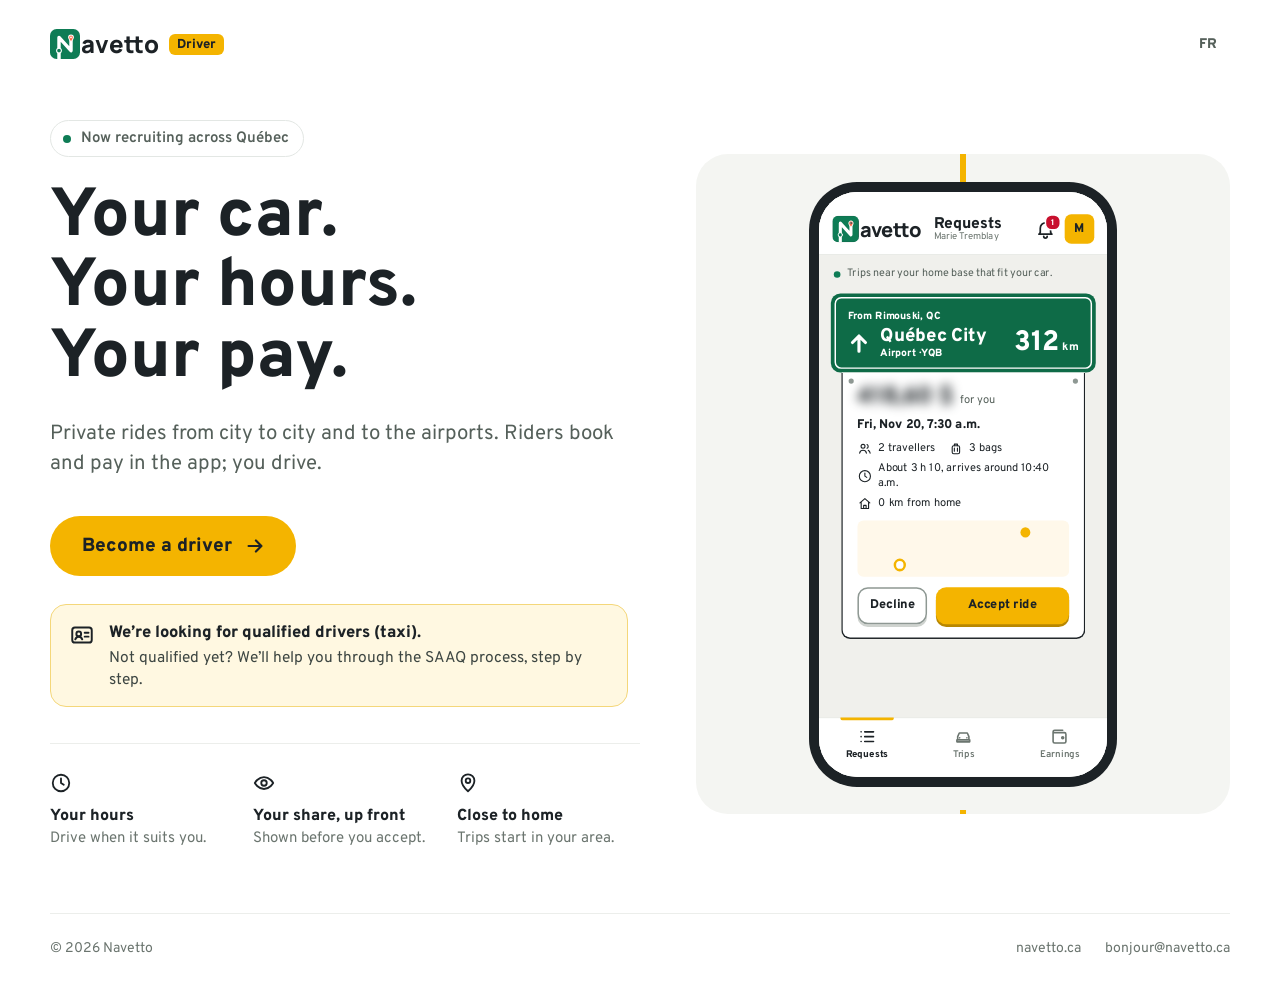
==== en/index.html @ 66c2811b "Publish 5d4d89c" ====
<!DOCTYPE html>
<html lang="en">
<head>
<meta charset="utf-8">
<meta name="viewport" content="width=device-width, initial-scale=1">
<title>Drive with Navetto</title>
<meta name="description" content="Long trips between Québec’s cities and airports, on your hours. Become a Navetto driver.">
<link rel="canonical" href="https://drive.navetto.ca/en/">
<link rel="alternate" hreflang="fr-CA" href="https://drive.navetto.ca/">
<link rel="alternate" hreflang="en-CA" href="https://drive.navetto.ca/en/">
<meta property="og:title" content="Drive with Navetto">
<meta property="og:description" content="Long trips between Québec’s cities and airports, on your hours. Become a Navetto driver.">
<meta property="og:url" content="https://drive.navetto.ca/en/">
<meta property="og:image" content="https://drive.navetto.ca/share.png">
<meta name="theme-color" content="#ffffff">
<link rel="icon" type="image/png" sizes="32x32" href="/brand/navetto-favicon-32.png">
<link rel="apple-touch-icon" href="/brand/navetto-mark-192.png">
<link rel="preconnect" href="https://fonts.googleapis.com">
<link rel="preconnect" href="https://fonts.gstatic.com" crossorigin>
<link href="https://fonts.googleapis.com/css2?family=Overpass:wght@400;600;800&family=Manrope:wght@800&display=swap" rel="stylesheet">
<style>
*{box-sizing:border-box}
html{-webkit-text-size-adjust:100%}
body{margin:0;min-height:100vh;min-height:100dvh;display:flex;flex-direction:column;font:400 17px/1.5 Overpass,system-ui,sans-serif;color:#1c2226;background:#fff}
h1{font-weight:800;line-height:1;margin:0}
p,figure,ol,ul{margin:0;padding:0}
a{color:inherit}
:focus-visible{outline:3px solid #1c2226;outline-offset:3px}
.top,.hero,.foot{width:min(1180px,100% - 48px);margin:0 auto}
.top{display:flex;align-items:center;gap:10px;padding:22px 0}
.brand{display:inline-flex;align-items:center;gap:1px;font:800 24px/1 Manrope,sans-serif;text-decoration:none}
.mark{width:30px;height:30px}
.plate{font-weight:800;font-size:13px;line-height:1;padding:5px 8px 3px;border-radius:6px;background:#f4b400;color:#1c2226}
.lang{margin-left:auto;font-weight:800;font-size:14px;min-width:44px;min-height:44px;display:grid;place-items:center;text-decoration:none;border-radius:999px;color:#55605a}
.lang:hover{color:#1c2226;background:#f2f4f1}

.hero{flex:1;display:grid;grid-template-columns:1.05fr .95fr;gap:56px;align-items:center;padding:32px 0 64px}
.eyebrow{display:inline-flex;align-items:center;gap:10px;font-weight:600;font-size:15px;color:#55605a;padding:7px 14px 5px 12px;border:1.5px solid #e3e7e4;border-radius:999px}
.live{width:8px;height:8px;border-radius:50%;background:#0e7c55}
h1{font-size:clamp(42px,5.6vw,68px);line-height:1.04;margin-top:26px}
.sub{font-size:clamp(18px,1.6vw,21px);color:#55605a;max-width:30em;margin-top:24px}
.cta{display:inline-flex;align-items:center;gap:12px;margin-top:36px;min-height:60px;padding:0 30px 0 32px;border-radius:999px;background:#f4b400;color:#1c2226;font:800 19px/1 Overpass,sans-serif;text-decoration:none;transition:background .2s,gap .2s}
.cta:hover{background:#ffc21a;gap:16px}
.cta-ic{width:22px;height:22px;fill:none;stroke:currentColor;stroke-width:2.4;stroke-linecap:round;stroke-linejoin:round}
.qual{display:flex;gap:14px;align-items:flex-start;margin-top:28px;max-width:34em;padding:16px 18px 14px;border-radius:16px;background:#fff8e1;border:1.5px solid #f4d77a}
.qual p{font-size:15.5px;line-height:1.45;color:#3d4642}
.qual b{display:block;font-weight:800;font-size:16.5px;color:#1c2226;margin-bottom:2px}
.qual-ic{flex:none;width:26px;height:26px;margin-top:1px;fill:none;stroke:#1c2226;stroke-width:1.8;stroke-linecap:round;stroke-linejoin:round}
.points{list-style:none;display:grid;grid-template-columns:repeat(3,1fr);gap:20px;margin-top:36px;padding-top:28px;border-top:1.5px solid #eceeeb}
.points li{display:grid;gap:10px;align-content:start}
.points b{display:block;font-weight:800;font-size:16px}
.points span{display:block;font-size:15px;color:#6b756f;line-height:1.4}
.ic{width:22px;height:22px;fill:none;stroke:#1c2226;stroke-width:2;stroke-linecap:round;stroke-linejoin:round}

.foot{display:flex;flex-wrap:wrap;gap:8px 24px;padding:24px 0 28px;border-top:1.5px solid #eceeeb;font-size:14px;color:#6b756f}
.foot a{text-decoration:none}
.foot a:hover{color:#1c2226;text-decoration:underline;text-decoration-color:#f4b400;text-decoration-thickness:2px}
.foot span{margin-right:auto}

@media (max-width:960px){
  .hero{grid-template-columns:1fr;gap:44px;padding:16px 0 48px}
}
@media (max-width:560px){
  .top,.hero,.foot{width:min(1180px,100% - 40px)}
  h1{margin-top:22px}
  .cta{width:100%;justify-content:center}
  .points{grid-template-columns:1fr;gap:18px;margin-top:40px}
  .points li{grid-template-columns:22px 1fr;gap:14px}
  .visual{margin:0 -20px;border-radius:0}
  .foot span{width:100%}
}
/* Without motion: the request as it stands, before it's accepted; the road still. */
@media (prefers-reduced-motion:reduce){*,*::before,*::after{animation:none!important;transition:none!important}}

/* The visual: a soft panel, the road's centre line running down it, the phone on top. */
.visual{position:relative;display:grid;place-items:center;min-height:660px;border-radius:32px;background:#f4f5f2;overflow:hidden}
.lane{position:absolute;top:0;bottom:0;left:50%;width:6px;margin-left:-3px;background:repeating-linear-gradient(180deg,#f4b400 0 46px,transparent 46px 82px);animation:drive 2.4s linear infinite}
@keyframes drive{to{background-position:0 82px}}

/* The phone: the app drawn at 390 px wide, scaled into the frame by --k. */
.phone{position:relative;margin:0;padding:10px;border-radius:48px;background:#1c2226;--k:.74;--loop:10s;--ease:cubic-bezier(.2,.75,.2,1)}
.glass{width:calc(390px * var(--k));height:calc(790px * var(--k));border-radius:38px;overflow:hidden;background:#fff}
.app{width:390px;height:790px;transform:scale(var(--k));transform-origin:0 0;display:flex;flex-direction:column;background:#f0f0ec;font-size:17px;line-height:1.35}
.app svg{fill:none;stroke:currentColor;stroke-width:2;stroke-linecap:round;stroke-linejoin:round}
.a-head{display:flex;align-items:center;gap:12px;padding:30px 18px 14px;background:#fff;border-bottom:1.5px solid #e3e5e0}
.a-brand{display:inline-flex;align-items:center;gap:1px;font:800 27px/1 Manrope,sans-serif}
.a-brand .mark{width:36px;height:36px}
.a-title{display:grid;line-height:1.1;margin-left:4px}
.a-title b{font-weight:800;font-size:21px}
.a-title small{font-size:13px;color:#6b756f}
.a-bell{position:relative;margin-left:auto;width:28px;height:28px}
.a-bell svg{width:28px;height:28px}
.a-bell i{position:absolute;top:-6px;right:-7px;min-width:18px;height:18px;border-radius:9px;background:#c8102e;color:#fff;font:800 11px/19px Overpass,sans-serif;font-style:normal;text-align:center;border:2px solid #fff;box-sizing:content-box;animation:badge var(--loop) var(--ease) infinite}
.a-avatar{display:grid;place-items:center;width:40px;height:40px;border-radius:9px;background:#f4b400;font-weight:800;font-size:17px}
.a-body{position:relative;flex:1;padding:16px 16px 0;overflow:hidden}
.a-hint{position:relative;padding-left:22px;font-size:14.5px;color:#55605a}
.a-hint::before{content:'';position:absolute;left:4px;top:6px;width:9px;height:9px;border-radius:50%;background:#0e7c55}
/* The guide sign: green, white border inset, the destination and the distance. */
.a-sign{margin-top:16px;padding:5px;border-radius:13px;background:#0e6b47;color:#fff;animation:sign var(--loop) var(--ease) infinite}
.a-sign-in{border:2.5px solid #fff;border-radius:9px;padding:12px 16px}
.a-sign-in>small{font-weight:800;font-size:14px}
.a-sign-row{display:flex;align-items:center;gap:14px;margin-top:4px}
.a-sign-row svg{width:30px;height:30px;stroke-width:3.4;flex:none}
.a-sign-row b{display:grid;font-weight:800;font-size:25px;line-height:1.1}
.a-sign-row b small{font-size:14px}
.a-sign-row strong{margin-left:auto;font-weight:800;font-size:38px;line-height:1}
.a-sign-row strong small{font-size:15px}
/* The card hangs under the sign, bolted. */
.a-card{position:relative;margin:0 14px;padding:16px 20px 18px;background:#fff;border:2.5px solid #1c2226;border-top:0;border-radius:0 0 12px 12px;transform-origin:top;animation:card var(--loop) var(--ease) infinite}
.bolt{position:absolute;top:8px;width:7px;height:7px;border-radius:50%;background:#8e9893}
.bolt.l{left:8px}.bolt.r{right:8px}
.a-pay{display:flex;align-items:baseline;gap:10px}
.a-pay b{font-weight:800;font-size:32px;line-height:1.1}
.a-pay span{font-size:15px;color:#55605a}
.blur{filter:blur(7px)}
.a-when{font-weight:800;font-size:17px;margin-top:8px}
.a-facts{list-style:none;display:grid;gap:7px;margin-top:10px;font-size:15px}
.a-facts li{display:flex;align-items:center;gap:8px}
.a-facts svg{width:20px;height:20px;flex:none;stroke-width:1.8}
.a-facts span+svg{margin-left:10px}
.a-facts li:nth-child(1){animation:f1 var(--loop) var(--ease) infinite}
.a-facts li:nth-child(2){animation:f2 var(--loop) var(--ease) infinite}
.a-facts li:nth-child(3){animation:f3 var(--loop) var(--ease) infinite}
.a-map{height:76px;margin-top:12px;border-radius:8px;background:#fff8ea}
.a-map svg{width:100%;height:100%}
.app .a-line{stroke:#f4b400;stroke-width:4;stroke-dasharray:220;stroke-dashoffset:220;animation:draw var(--loop) var(--ease) infinite}
.app .a-from{fill:#fff;stroke:#f4b400;stroke-width:3.5}
.app .a-to{fill:#f4b400;stroke:none;transform-box:fill-box;transform-origin:center;animation:land var(--loop) var(--ease) infinite}
.a-acts{display:grid;grid-template-columns:1fr 1.9fr;gap:12px;margin-top:14px}
.a-acts span{display:grid;place-items:center;min-height:50px;border-radius:14px;font-weight:800;font-size:17px}
.a-no{border:2.5px solid #8e9893;box-shadow:0 4px 0 #cfd3cf}
.a-yes{background:#f4b400;box-shadow:0 4px 0 #b88700;animation:tap var(--loop) ease infinite}
/* Accepted: a toast rises over the tab bar, Trips gets a dot. */
.a-toast{position:absolute;left:16px;right:16px;bottom:14px;display:flex;align-items:center;gap:10px;padding:13px 16px 11px;border-radius:12px;background:#1c2226;color:#fff;font-weight:800;font-size:15px;opacity:0;animation:toast var(--loop) var(--ease) infinite}
.a-toast svg{width:24px;height:24px;padding:3px;border-radius:50%;background:#0e7c55;stroke-width:3;flex:none}
.a-tabs{display:grid;grid-template-columns:repeat(3,1fr);background:#fff;border-top:1.5px solid #e3e5e0;padding:0 0 20px}
.a-tabs span{position:relative;display:grid;justify-items:center;gap:3px;padding-top:12px;font-weight:600;font-size:13px;color:#6b756f}
.a-tabs svg{width:26px;height:26px}
.a-tabs .on{color:#1c2226;font-weight:800}
.a-tabs .on::before{content:'';position:absolute;top:-1.5px;left:22%;right:22%;height:4px;border-radius:0 0 3px 3px;background:#f4b400}
.a-trips i{position:absolute;top:9px;left:58%;width:9px;height:9px;border-radius:50%;background:#c8102e;transform:scale(0);animation:dot var(--loop) var(--ease) infinite}

/* The scene, one 10 s loop: the sign arrives (0–7%), the card unfolds under it (5–14%), the facts appear (13–21%),
   the route draws (22–34%), Accept is tapped (55%), the toast rises and Trips gets a dot (58–88%), then it all
   leaves for the next request (90–100%). */
@keyframes sign{0%{opacity:0;transform:translateY(-24px)}7%,90%{opacity:1;transform:none}97%,100%{opacity:0;transform:translateY(-12px)}}
@keyframes card{0%,5%{opacity:0;transform:translateY(-30px) scaleY(.6)}14%,90%{opacity:1;transform:none}97%,100%{opacity:0;transform:translateY(-12px)}}
@keyframes f1{0%,13%{opacity:0;transform:translateY(6px)}17%,100%{opacity:1;transform:none}}
@keyframes f2{0%,15%{opacity:0;transform:translateY(6px)}19%,100%{opacity:1;transform:none}}
@keyframes f3{0%,17%{opacity:0;transform:translateY(6px)}21%,100%{opacity:1;transform:none}}
@keyframes draw{0%,22%{stroke-dashoffset:220}34%,100%{stroke-dashoffset:0}}
@keyframes land{0%,32%{transform:scale(0)}37%,100%{transform:none}}
@keyframes tap{0%,53%{transform:none;box-shadow:0 4px 0 #b88700}55%{transform:translateY(4px);box-shadow:0 0 0 #b88700}58%,100%{transform:none;box-shadow:0 4px 0 #b88700}}
@keyframes toast{0%,57%{opacity:0;transform:translateY(24px)}63%,86%{opacity:1;transform:none}91%,100%{opacity:0;transform:translateY(24px)}}
@keyframes dot{0%,60%{transform:scale(0)}65%,92%{transform:none}96%,100%{transform:scale(0)}}
@keyframes badge{0%{transform:scale(0)}6%{transform:scale(1.25)}10%,100%{transform:none}}
@media (max-width:560px){.phone{--k:.7}}
/* Without motion: the request as it stands, its route drawn. */
@media (prefers-reduced-motion:reduce){.a-toast{display:none}.app .a-line{stroke-dashoffset:0}}
</style>
</head>
<body>
<header class="top">
  <a class="brand" href="/en/" aria-label="Navetto"><svg class="mark" viewBox="0 0 100 100" aria-hidden="true" focusable="false">
    <defs><clipPath id="m"><rect width="100" height="100" rx="22"/></clipPath></defs>
    <g clip-path="url(#m)"><rect width="100" height="100" fill="#0e7c55"/>
    <path d="M30 100 V28 L70 72 V27.75" fill="none" stroke="#fff" stroke-width="11.5" stroke-linejoin="round" stroke-linecap="round"/>
    <circle cx="30" cy="72" r="8" fill="#0e7c55" stroke="#fff" stroke-width="3.5"/>
    <path d="M70 43.75 C64.4 36.55 62 32.15 62 27.75 A8 8 0 0 1 78 27.75 C78 32.15 75.6 36.55 70 43.75 Z" fill="#ff6b4a" stroke="#fff" stroke-width="3.5" stroke-linejoin="round"/>
    <circle cx="70" cy="27.75" r="3.04" fill="#fff"/></g></svg><span aria-hidden="true">avetto</span></a>
  <span class="plate">Driver</span>
  <a class="lang" href="/" hreflang="fr" lang="fr" aria-label="Français">FR</a>
</header>
<main class="hero">
  <div class="pitch">
    <p class="eyebrow"><span class="live"></span>Now recruiting across Québec</p>
    <h1>Your car.<br>Your hours.<br>Your pay.</h1>
    <p class="sub">Private rides from city to city and to the airports. Riders book and pay in the app; you drive.</p>
    <a class="cta" href="https://forms.gle/w7S7xDTgm4HiBfQj6">Become a driver<svg class="cta-ic" viewBox="0 0 24 24" aria-hidden="true"><path d="M5 12h14M13 6l6 6-6 6"/></svg></a>
    <div class="qual"><svg class="qual-ic" viewBox="0 0 24 24" aria-hidden="true"><rect x="3" y="5" width="18" height="14" rx="2.5"/><circle cx="9" cy="11" r="2.2"/><path d="M5.8 16c.6-1.5 1.8-2.3 3.2-2.3s2.6.8 3.2 2.3M14.5 10h3.5M14.5 13.5h3.5"/></svg><p><b>We’re looking for qualified drivers (taxi).</b>
      Not qualified yet? We’ll help you through the SAAQ process, step by step.</p></div>
    <ul class="points">
      <li><svg class="ic" viewBox="0 0 24 24" aria-hidden="true"><circle cx="12" cy="12" r="9"/><path d="M12 7v5l3 2"/></svg><div><b>Your hours</b><span>Drive when it suits you.</span></div></li>
      <li><svg class="ic" viewBox="0 0 24 24" aria-hidden="true"><path d="M2 12s3.5-6.5 10-6.5S22 12 22 12s-3.5 6.5-10 6.5S2 12 2 12z"/><circle cx="12" cy="12" r="3"/></svg><div><b>Your share, up front</b><span>Shown before you accept.</span></div></li>
      <li><svg class="ic" viewBox="0 0 24 24" aria-hidden="true"><path d="M12 21s-7-6.2-7-11.5a7 7 0 0 1 14 0C19 14.8 12 21 12 21z"/><circle cx="12" cy="9.5" r="2.5"/></svg><div><b>Close to home</b><span>Trips start in your area.</span></div></li>
    </ul>
  </div>
  <div class="visual">
    <div class="lane" aria-hidden="true"></div>
    <figure class="phone" aria-hidden="true">
    <div class="glass"><div class="app">
      <header class="a-head">
        <span class="a-brand"><svg class="mark" viewBox="0 0 100 100" aria-hidden="true" focusable="false">
    <defs><clipPath id="pm"><rect width="100" height="100" rx="22"/></clipPath></defs>
    <g clip-path="url(#pm)"><rect width="100" height="100" fill="#0e7c55"/>
    <path d="M30 100 V28 L70 72 V27.75" fill="none" stroke="#fff" stroke-width="11.5" stroke-linejoin="round" stroke-linecap="round"/>
    <circle cx="30" cy="72" r="8" fill="#0e7c55" stroke="#fff" stroke-width="3.5"/>
    <path d="M70 43.75 C64.4 36.55 62 32.15 62 27.75 A8 8 0 0 1 78 27.75 C78 32.15 75.6 36.55 70 43.75 Z" fill="#ff6b4a" stroke="#fff" stroke-width="3.5" stroke-linejoin="round"/>
    <circle cx="70" cy="27.75" r="3.04" fill="#fff"/></g></svg><span>avetto</span></span>
        <span class="a-title"><b>Requests</b><small>Marie Tremblay</small></span>
        <span class="a-bell"><svg viewBox="0 0 24 24"><path d="M6 16V11a6 6 0 0 1 12 0v5l1.5 2h-15L6 16zM10 20.5a2 2 0 0 0 4 0"/></svg><i>1</i></span>
        <span class="a-avatar">M</span>
      </header>
      <div class="a-body">
        <p class="a-hint">Trips near your home base that fit your car.</p>
        <div class="a-sign"><div class="a-sign-in">
          <small>From Rimouski, QC</small>
          <div class="a-sign-row"><svg viewBox="0 0 24 24"><path d="M12 21V5M5 11.5 12 4.5l7 7"/></svg><b>Québec City<small>Airport · YQB</small></b><strong>312<small> km</small></strong></div>
        </div></div>
        <div class="a-card">
          <i class="bolt l"></i><i class="bolt r"></i>
          <div class="a-pay"><b class="blur">418,60 $</b><span>for you</span></div>
          <p class="a-when">Fri, Nov 20, 7:30 a.m.</p>
          <ul class="a-facts">
            <li><svg viewBox="0 0 24 24"><circle cx="9" cy="8" r="3.2"/><path d="M3.5 19c.6-3 2.8-4.6 5.5-4.6s4.9 1.6 5.5 4.6M15.5 5.2a3.2 3.2 0 0 1 0 5.8M17.5 14.6c1.6.6 2.7 2 3 4.4"/></svg><span>2 travellers</span><svg viewBox="0 0 24 24"><rect x="6" y="7" width="12" height="13" rx="2.5"/><path d="M9.5 7V4.5h5V7M9.5 11v5M14.5 11v5"/></svg><span>3 bags</span></li>
            <li><svg viewBox="0 0 24 24"><circle cx="12" cy="12" r="9"/><path d="M12 7v5l3 2"/></svg><span>About 3 h 10, arrives around 10:40 a.m.</span></li>
            <li><svg viewBox="0 0 24 24"><path d="M4 11 12 4l8 7M6 9.5V20h12V9.5M10 20v-5h4v5"/></svg><span>0 km from home</span></li>
          </ul>
          <div class="a-map"><svg viewBox="0 0 300 76" preserveAspectRatio="none"><path class="a-line" d="M60 60 C 120 58, 170 34, 238 16"/><circle class="a-from" cx="60" cy="60" r="7"/><circle class="a-to" cx="238" cy="16" r="7"/></svg></div>
          <div class="a-acts"><span class="a-no">Decline</span><span class="a-yes">Accept ride</span></div>
        </div>
        <div class="a-toast"><svg viewBox="0 0 24 24"><path d="m5 12.5 4.5 4.5L19 7.5"/></svg>Trip accepted. It’s in Trips.</div>
      </div>
      <nav class="a-tabs">
        <span class="on"><svg viewBox="0 0 24 24"><path d="M9 6h11M9 12h11M9 18h11M4.5 6h.01M4.5 12h.01M4.5 18h.01"/></svg>Requests</span>
        <span class="a-trips"><svg viewBox="0 0 24 24"><path d="M5 16v-4l2-4.5h10L19 12v4M4 16h16v2.5H4zM7.5 13.5h.01M16.5 13.5h.01"/></svg>Trips<i></i></span>
        <span><svg viewBox="0 0 24 24"><path d="M4 7h14a2 2 0 0 1 2 2v9a2 2 0 0 1-2 2H6a2 2 0 0 1-2-2V7zm0 0V6a2 2 0 0 1 2-2h10"/><circle cx="16" cy="13.5" r="1.2"/></svg>Earnings</span>
      </nav>
    </div></div>
  </figure>
  </div>
</main>
<footer class="foot">
  <span>© 2026 Navetto</span>
  <a href="https://navetto.ca">navetto.ca</a>
  <a href="mailto:bonjour@navetto.ca">bonjour@navetto.ca</a>
</footer>
</body>
</html>
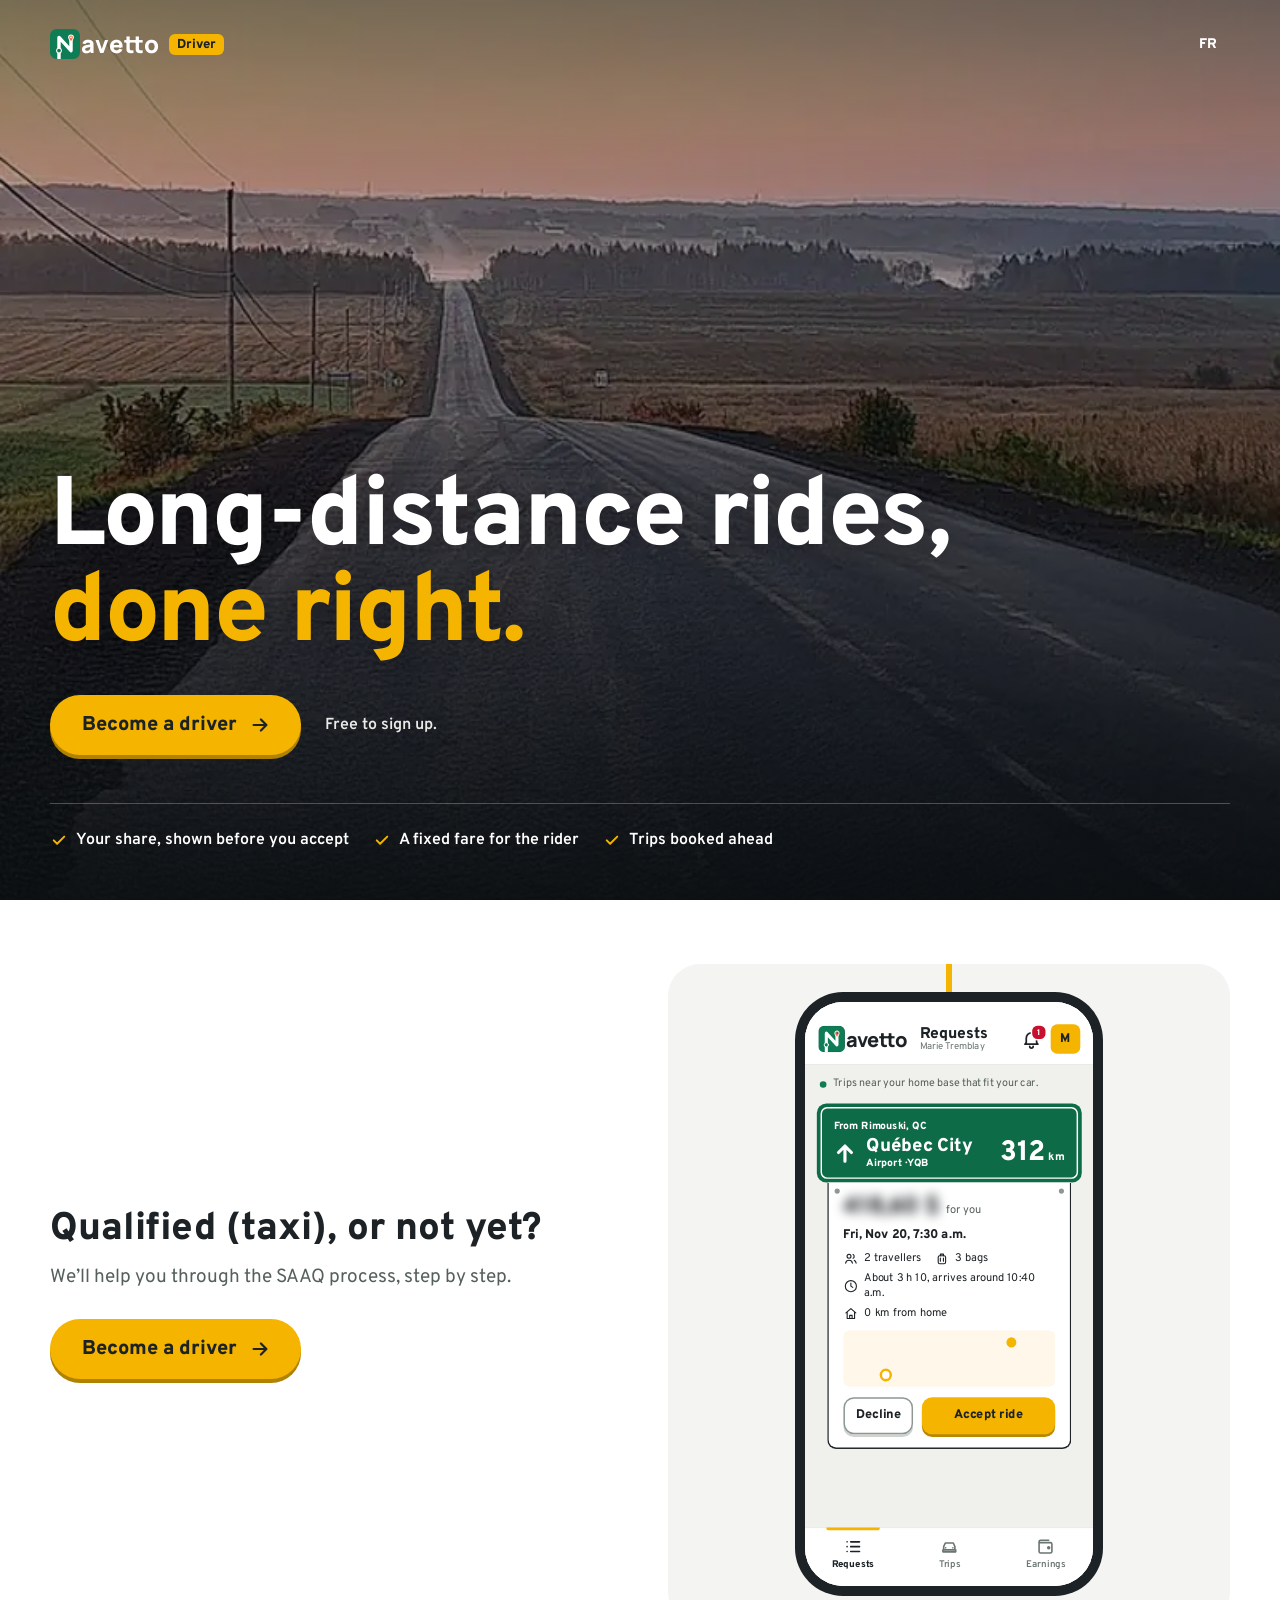
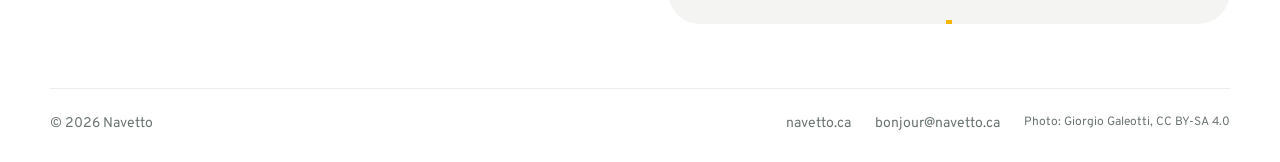
==== commit 04707e06: "Publish 664a1be" ====
--- a/en/index.html
+++ b/en/index.html
@@ -12,7 +12,8 @@
 <meta property="og:description" content="Long trips between Québec’s cities and airports, on your hours. Become a Navetto driver.">
 <meta property="og:url" content="https://drive.navetto.ca/en/">
 <meta property="og:image" content="https://drive.navetto.ca/share.png">
-<meta name="theme-color" content="#ffffff">
+<meta name="theme-color" content="#1c2226">
+<link rel="preload" as="image" href="/scenes/dawn-route-de-la-station-sunrise.webp">
 <link rel="icon" type="image/png" sizes="32x32" href="/brand/navetto-favicon-32.png">
 <link rel="apple-touch-icon" href="/brand/navetto-mark-192.png">
 <link rel="preconnect" href="https://fonts.googleapis.com">
@@ -22,50 +23,58 @@
 *{box-sizing:border-box}
 html{-webkit-text-size-adjust:100%}
 body{margin:0;min-height:100vh;min-height:100dvh;display:flex;flex-direction:column;font:400 17px/1.5 Overpass,system-ui,sans-serif;color:#1c2226;background:#fff}
-h1{font-weight:800;line-height:1;margin:0}
+h1,h2{font-weight:800;margin:0}
 p,figure,ol,ul{margin:0;padding:0}
 a{color:inherit}
 :focus-visible{outline:3px solid #1c2226;outline-offset:3px}
-.top,.hero,.foot{width:min(1180px,100% - 48px);margin:0 auto}
-.top{display:flex;align-items:center;gap:10px;padding:22px 0}
+main{flex:1}
+.top,.hero,.below,.foot{width:min(1180px,100% - 48px);margin:0 auto}
+
+/* The header lies over the photo, in white. */
+.top{position:absolute;left:0;right:0;z-index:1;display:flex;align-items:center;gap:10px;padding:22px 0;color:#fff}
 .brand{display:inline-flex;align-items:center;gap:1px;font:800 24px/1 Manrope,sans-serif;text-decoration:none}
 .mark{width:30px;height:30px}
 .plate{font-weight:800;font-size:13px;line-height:1;padding:5px 8px 3px;border-radius:6px;background:#f4b400;color:#1c2226}
-.lang{margin-left:auto;font-weight:800;font-size:14px;min-width:44px;min-height:44px;display:grid;place-items:center;text-decoration:none;border-radius:999px;color:#55605a}
-.lang:hover{color:#1c2226;background:#f2f4f1}
-
-.hero{flex:1;display:grid;grid-template-columns:1.05fr .95fr;gap:56px;align-items:center;padding:32px 0 64px}
-.eyebrow{display:inline-flex;align-items:center;gap:10px;font-weight:600;font-size:15px;color:#55605a;padding:7px 14px 5px 12px;border:1.5px solid #e3e7e4;border-radius:999px}
-.live{width:8px;height:8px;border-radius:50%;background:#0e7c55}
-h1{font-size:clamp(42px,5.6vw,68px);line-height:1.04;margin-top:26px}
-.sub{font-size:clamp(18px,1.6vw,21px);color:#55605a;max-width:30em;margin-top:24px}
-.cta{display:inline-flex;align-items:center;gap:12px;margin-top:36px;min-height:60px;padding:0 30px 0 32px;border-radius:999px;background:#f4b400;color:#1c2226;font:800 19px/1 Overpass,sans-serif;text-decoration:none;transition:background .2s,gap .2s}
-.cta:hover{background:#ffc21a;gap:16px}
+.lang{margin-left:auto;font-weight:800;font-size:14px;min-width:44px;min-height:44px;display:grid;place-items:center;text-decoration:none;border-radius:999px}
+.lang:hover{background:rgb(255 255 255/.16)}
+.top :focus-visible,.scene :focus-visible{outline-color:#fff}
+
+/* The first screen: a Québec road at dawn, edge to edge; darker at the top for the header, at the bottom for the
+   words, which sit low over the road. */
+.scene{display:flex;min-height:min(100svh,920px);color:#fff;background:linear-gradient(180deg,rgb(10 14 16/.55) 0%,rgb(10 14 16/.15) 35%,rgb(10 14 16/.4) 60%,rgb(10 14 16/.92) 100%),#817673 url(/scenes/dawn-route-de-la-station-sunrise.webp) center 60%/cover}
+.hero{display:flex;flex-direction:column;justify-content:flex-end;padding:120px 0 48px}
+h1{font-size:clamp(46px,7.6vw,104px);line-height:.98;letter-spacing:-.02em;text-shadow:0 2px 30px rgb(0 0 0/.35)}
+h1 span{display:block}
+h1 span:last-child{color:#f4b400}
+.go{display:flex;flex-wrap:wrap;align-items:center;gap:16px 24px;margin-top:32px}
+.cta{display:inline-flex;align-items:center;gap:12px;min-height:60px;padding:0 30px 0 32px;border-radius:999px;background:#f4b400;box-shadow:0 4px 0 #b08200;color:#1c2226;font:800 20px/1 Overpass,sans-serif;text-decoration:none;transition:transform .15s,box-shadow .15s,gap .2s}
+.cta:hover{transform:translateY(-2px);box-shadow:0 6px 0 #b08200;gap:16px}
+.cta:active{transform:translateY(2px);box-shadow:0 2px 0 #b08200}
 .cta-ic{width:22px;height:22px;fill:none;stroke:currentColor;stroke-width:2.4;stroke-linecap:round;stroke-linejoin:round}
-.qual{display:flex;gap:14px;align-items:flex-start;margin-top:28px;max-width:34em;padding:16px 18px 14px;border-radius:16px;background:#fff8e1;border:1.5px solid #f4d77a}
-.qual p{font-size:15.5px;line-height:1.45;color:#3d4642}
-.qual b{display:block;font-weight:800;font-size:16.5px;color:#1c2226;margin-bottom:2px}
-.qual-ic{flex:none;width:26px;height:26px;margin-top:1px;fill:none;stroke:#1c2226;stroke-width:1.8;stroke-linecap:round;stroke-linejoin:round}
-.points{list-style:none;display:grid;grid-template-columns:repeat(3,1fr);gap:20px;margin-top:36px;padding-top:28px;border-top:1.5px solid #eceeeb}
-.points li{display:grid;gap:10px;align-content:start}
-.points b{display:block;font-weight:800;font-size:16px}
-.points span{display:block;font-size:15px;color:#6b756f;line-height:1.4}
-.ic{width:22px;height:22px;fill:none;stroke:#1c2226;stroke-width:2;stroke-linecap:round;stroke-linejoin:round}
+.note{font-weight:600;font-size:16px;color:#e8ebe6}
+.trust{list-style:none;display:flex;flex-wrap:wrap;gap:12px 24px;margin-top:48px;padding-top:24px;border-top:1px solid rgb(255 255 255/.25)}
+.trust li{display:flex;align-items:center;gap:8px;font-weight:600;font-size:16px}
+.ck{flex:none;width:18px;height:18px;fill:none;stroke:#f4b400;stroke-width:2.6;stroke-linecap:round;stroke-linejoin:round}
+
+/* Under it: the qualification line and the button again, beside the driver app's Requests screen in a phone. */
+.below{display:grid;grid-template-columns:1fr 1fr;gap:56px;align-items:center;padding:64px 0}
+.more h2{font-size:clamp(28px,3vw,40px);line-height:1.1}
+.more p{margin-top:12px;font-size:19px;color:#55605a}
+.more .cta{margin-top:28px}
 
 .foot{display:flex;flex-wrap:wrap;gap:8px 24px;padding:24px 0 28px;border-top:1.5px solid #eceeeb;font-size:14px;color:#6b756f}
 .foot a{text-decoration:none}
 .foot a:hover{color:#1c2226;text-decoration:underline;text-decoration-color:#f4b400;text-decoration-thickness:2px}
 .foot span{margin-right:auto}
+.foot small{font-size:12px}
 
 @media (max-width:960px){
-  .hero{grid-template-columns:1fr;gap:44px;padding:16px 0 48px}
+  .below{grid-template-columns:1fr;gap:44px;padding:48px 0}
 }
 @media (max-width:560px){
-  .top,.hero,.foot{width:min(1180px,100% - 40px)}
-  h1{margin-top:22px}
+  .top,.hero,.below,.foot{width:min(1180px,100% - 40px)}
   .cta{width:100%;justify-content:center}
-  .points{grid-template-columns:1fr;gap:18px;margin-top:40px}
-  .points li{grid-template-columns:22px 1fr;gap:14px}
+  .trust{flex-direction:column}
   .visual{margin:0 -20px;border-radius:0}
   .foot span{width:100%}
 }
@@ -171,23 +180,30 @@
   <span class="plate">Driver</span>
   <a class="lang" href="/" hreflang="fr" lang="fr" aria-label="Français">FR</a>
 </header>
-<main class="hero">
-  <div class="pitch">
-    <p class="eyebrow"><span class="live"></span>Now recruiting across Québec</p>
-    <h1>Your car.<br>Your hours.<br>Your pay.</h1>
-    <p class="sub">Private rides from city to city and to the airports. Riders book and pay in the app; you drive.</p>
-    <a class="cta" href="https://forms.gle/w7S7xDTgm4HiBfQj6">Become a driver<svg class="cta-ic" viewBox="0 0 24 24" aria-hidden="true"><path d="M5 12h14M13 6l6 6-6 6"/></svg></a>
-    <div class="qual"><svg class="qual-ic" viewBox="0 0 24 24" aria-hidden="true"><rect x="3" y="5" width="18" height="14" rx="2.5"/><circle cx="9" cy="11" r="2.2"/><path d="M5.8 16c.6-1.5 1.8-2.3 3.2-2.3s2.6.8 3.2 2.3M14.5 10h3.5M14.5 13.5h3.5"/></svg><p><b>We’re looking for qualified drivers (taxi).</b>
-      Not qualified yet? We’ll help you through the SAAQ process, step by step.</p></div>
-    <ul class="points">
-      <li><svg class="ic" viewBox="0 0 24 24" aria-hidden="true"><circle cx="12" cy="12" r="9"/><path d="M12 7v5l3 2"/></svg><div><b>Your hours</b><span>Drive when it suits you.</span></div></li>
-      <li><svg class="ic" viewBox="0 0 24 24" aria-hidden="true"><path d="M2 12s3.5-6.5 10-6.5S22 12 22 12s-3.5 6.5-10 6.5S2 12 2 12z"/><circle cx="12" cy="12" r="3"/></svg><div><b>Your share, up front</b><span>Shown before you accept.</span></div></li>
-      <li><svg class="ic" viewBox="0 0 24 24" aria-hidden="true"><path d="M12 21s-7-6.2-7-11.5a7 7 0 0 1 14 0C19 14.8 12 21 12 21z"/><circle cx="12" cy="9.5" r="2.5"/></svg><div><b>Close to home</b><span>Trips start in your area.</span></div></li>
-    </ul>
-  </div>
-  <div class="visual">
-    <div class="lane" aria-hidden="true"></div>
-    <figure class="phone" aria-hidden="true">
+<main>
+  <section class="scene">
+    <div class="hero">
+      <h1><span>Long-distance rides, </span><span>done right.</span></h1>
+      <div class="go">
+        <a class="cta" href="https://forms.gle/w7S7xDTgm4HiBfQj6">Become a driver<svg class="cta-ic" viewBox="0 0 24 24" aria-hidden="true"><path d="M5 12h14M13 6l6 6-6 6"/></svg></a>
+        <p class="note">Free to sign up.</p>
+      </div>
+      <ul class="trust">
+        <li><svg class="ck" viewBox="0 0 24 24" aria-hidden="true"><path d="M5 12.5l4.5 4.5L19 7.5"/></svg>Your share, shown before you accept</li>
+        <li><svg class="ck" viewBox="0 0 24 24" aria-hidden="true"><path d="M5 12.5l4.5 4.5L19 7.5"/></svg>A fixed fare for the rider</li>
+        <li><svg class="ck" viewBox="0 0 24 24" aria-hidden="true"><path d="M5 12.5l4.5 4.5L19 7.5"/></svg>Trips booked ahead</li>
+      </ul>
+    </div>
+  </section>
+  <section class="below">
+    <div class="more">
+      <h2>Qualified (taxi), or not yet?</h2>
+      <p>We’ll help you through the SAAQ process, step by step.</p>
+      <a class="cta" href="https://forms.gle/w7S7xDTgm4HiBfQj6">Become a driver<svg class="cta-ic" viewBox="0 0 24 24" aria-hidden="true"><path d="M5 12h14M13 6l6 6-6 6"/></svg></a>
+    </div>
+    <div class="visual">
+      <div class="lane" aria-hidden="true"></div>
+      <figure class="phone" aria-hidden="true">
     <div class="glass"><div class="app">
       <header class="a-head">
         <span class="a-brand"><svg class="mark" viewBox="0 0 100 100" aria-hidden="true" focusable="false">
@@ -228,12 +244,14 @@
       </nav>
     </div></div>
   </figure>
-  </div>
+    </div>
+  </section>
 </main>
 <footer class="foot">
   <span>© 2026 Navetto</span>
   <a href="https://navetto.ca">navetto.ca</a>
   <a href="mailto:bonjour@navetto.ca">bonjour@navetto.ca</a>
+  <small>Photo: Giorgio Galeotti, CC BY-SA 4.0</small>
 </footer>
 </body>
 </html>
